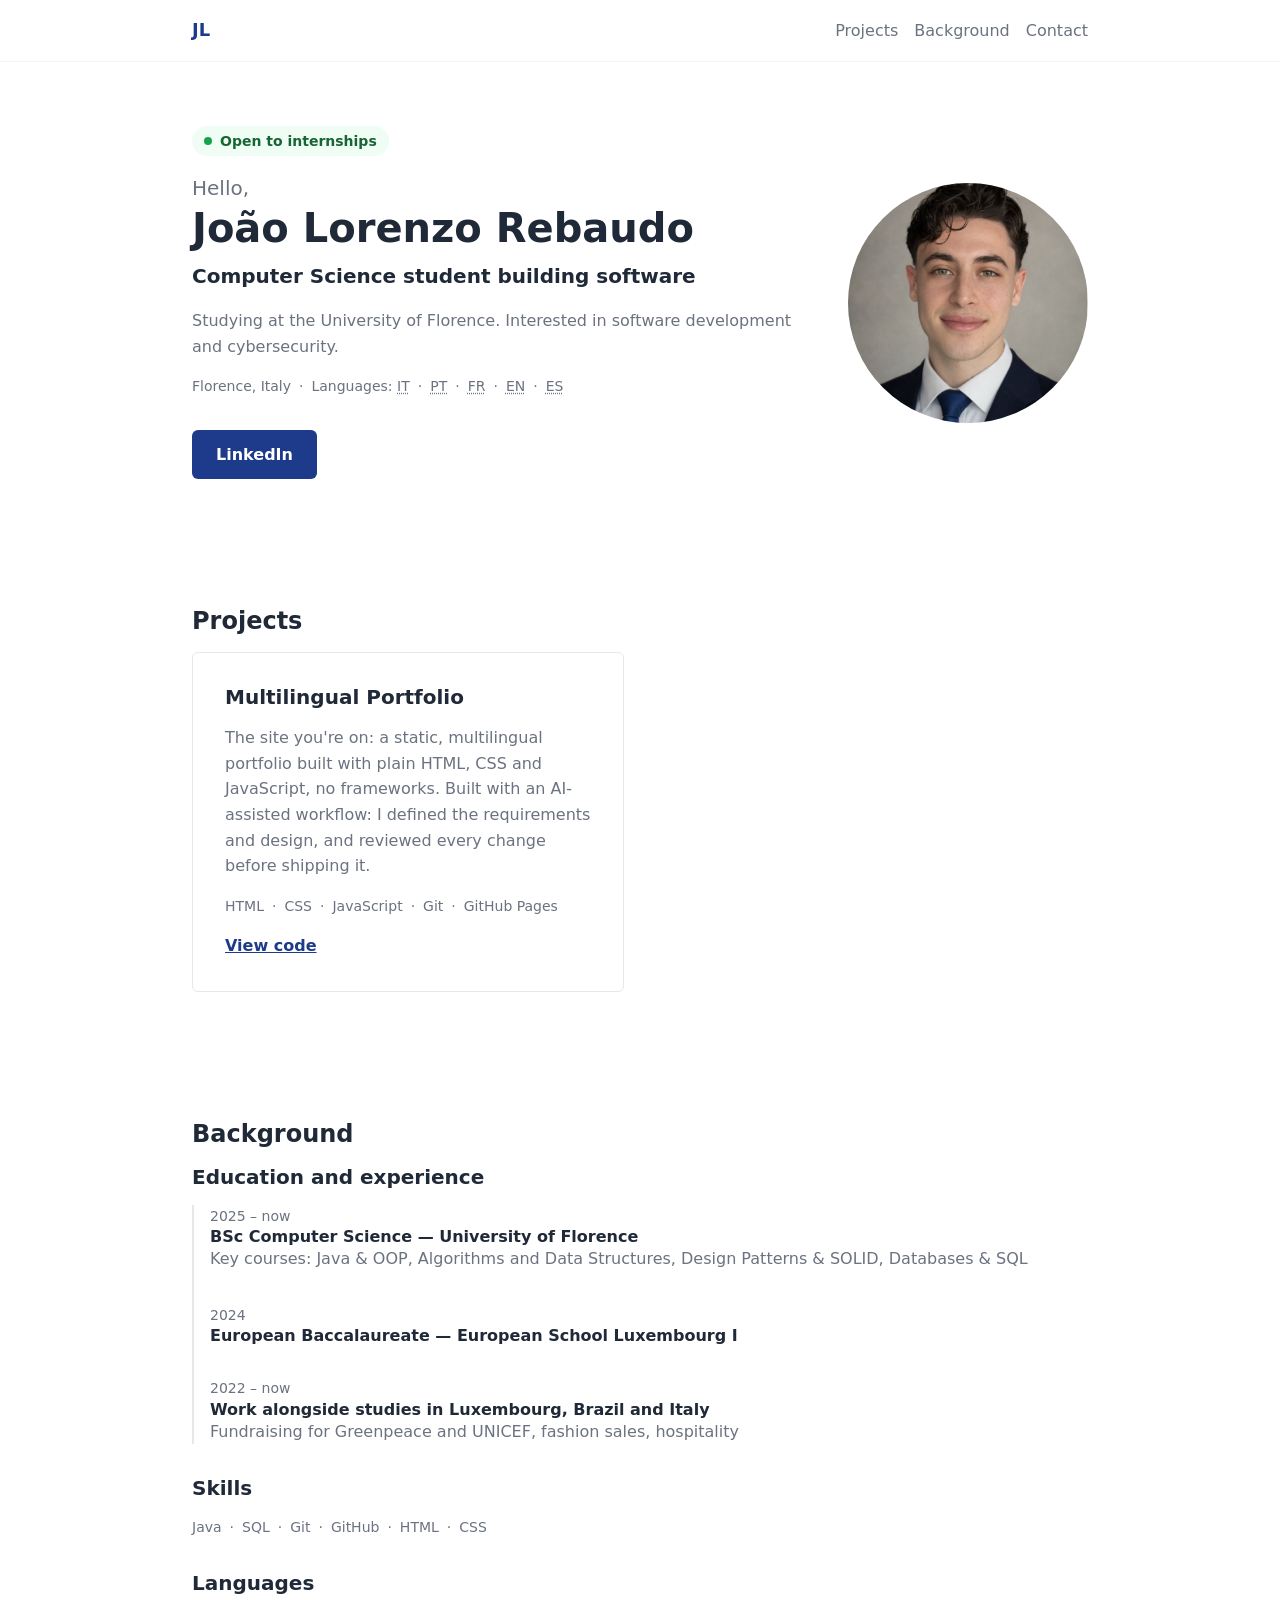
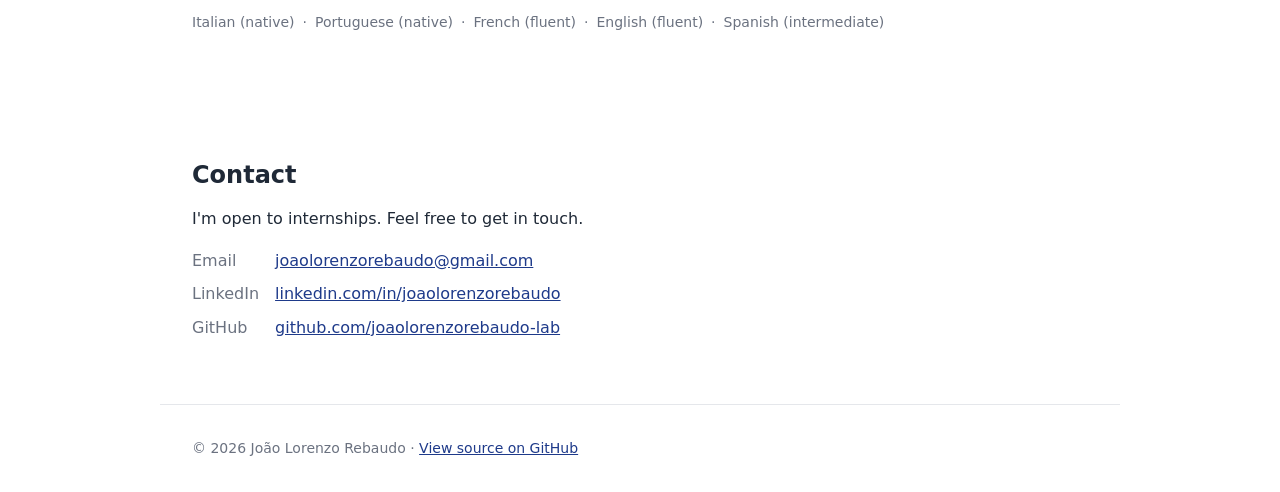
==== index.html @ cb868c66 "feat: add availability badge to hero" ====
<!DOCTYPE html>
<html lang="en">
<head>
  <meta charset="utf-8">
  <meta name="viewport" content="width=device-width, initial-scale=1">
  <title>João Lorenzo Rebaudo — Computer Science Student</title>
  <meta name="description" content="Portfolio of João Lorenzo Rebaudo, Computer Science student at the University of Florence (UniFi). Projects, background and contact.">
  <link rel="stylesheet" href="/css/style.css">
  <link rel="icon" href="/assets/img/favicon.svg" type="image/svg+xml">
  <script src="/js/greeting.js" defer></script>
</head>
<body>
  <header>
    <div class="header-inner">
      <a class="monogram" href="#top" aria-label="JL, back to top">JL</a>
      <nav aria-label="Main">
        <ul>
          <li><a href="#projects">Projects</a></li>
          <li><a href="#background">Background</a></li>
          <li><a href="#contact">Contact</a></li>
        </ul>
      </nav>
    </div>
  </header>

  <main>
    <section id="hero" class="hero">
      <img class="hero-photo" src="/assets/img/photo.jpg" alt="Portrait of João Lorenzo Rebaudo" width="756" height="1000">
      <div class="hero-text">
        <p class="status-badge">Open to internships</p>
        <p class="hero-greeting"><span data-greeting>Hello</span>,</p>
        <h1>João Lorenzo Rebaudo</h1>
        <p class="hero-role">Computer Science student building software</p>
        <p class="hero-intro">Studying at the University of Florence. Interested in software development and cybersecurity.</p>
        <ul class="tag-list">
          <li>Florence, Italy</li>
          <li>Languages:
            <ul class="hero-languages">
              <li><abbr title="Italian">IT</abbr></li>
              <li><abbr title="Portuguese">PT</abbr></li>
              <li><abbr title="French">FR</abbr></li>
              <li><abbr title="English">EN</abbr></li>
              <li><abbr title="Spanish">ES</abbr></li>
            </ul>
          </li>
        </ul>
        <a class="button" href="https://www.linkedin.com/in/joaolorenzorebaudo">LinkedIn</a>
      </div>
    </section>

    <section id="projects">
      <h2>Projects</h2>
      <div class="project-list">
        <article class="project-card">
          <h3>Multilingual Portfolio</h3>
          <p>The site you're on: a static, multilingual portfolio built with plain HTML, CSS and JavaScript, no frameworks. Built with an AI-assisted workflow: I defined the requirements and design, and reviewed every change before shipping it.</p>
          <ul class="tag-list">
            <li>HTML</li>
            <li>CSS</li>
            <li>JavaScript</li>
            <li>Git</li>
            <li>GitHub Pages</li>
          </ul>
          <a href="https://github.com/joaolorenzorebaudo-lab/joaolorenzorebaudo-lab.github.io" aria-label="View code of Multilingual Portfolio">View code</a>
        </article>
      </div>
    </section>

    <section id="background" class="background">
      <h2>Background</h2>

      <h3>Education and experience</h3>
      <ol class="timeline">
        <li>
          <p class="timeline-date"><time datetime="2025">2025</time> – now</p>
          <h4>BSc Computer Science — University of Florence</h4>
          <p>Key courses: Java &amp; OOP, Algorithms and Data Structures, Design Patterns &amp; SOLID, Databases &amp; SQL</p>
        </li>
        <li>
          <p class="timeline-date"><time datetime="2024">2024</time></p>
          <h4>European Baccalaureate — European School Luxembourg I</h4>
        </li>
        <li>
          <p class="timeline-date"><time datetime="2022">2022</time> – now</p>
          <h4>Work alongside studies in Luxembourg, Brazil and Italy</h4>
          <p>Fundraising for Greenpeace and UNICEF, fashion sales, hospitality</p>
        </li>
      </ol>

      <h3>Skills</h3>
      <ul class="tag-list">
        <li>Java</li>
        <li>SQL</li>
        <li>Git</li>
        <li>GitHub</li>
        <li>HTML</li>
        <li>CSS</li>
      </ul>

      <h3>Languages</h3>
      <ul class="tag-list">
        <li>Italian (native)</li>
        <li>Portuguese (native)</li>
        <li>French (fluent)</li>
        <li>English (fluent)</li>
        <li>Spanish (intermediate)</li>
      </ul>
    </section>

    <section id="contact" class="contact">
      <h2>Contact</h2>
      <p>I'm open to internships. Feel free to get in touch.</p>
      <address>
        <dl class="contact-list">
          <dt>Email</dt>
          <dd><a href="mailto:joaolorenzorebaudo@gmail.com">joaolorenzorebaudo@gmail.com</a></dd>
          <dt>LinkedIn</dt>
          <dd><a href="https://www.linkedin.com/in/joaolorenzorebaudo">linkedin.com/in/joaolorenzorebaudo</a></dd>
          <dt>GitHub</dt>
          <dd><a href="https://github.com/joaolorenzorebaudo-lab">github.com/joaolorenzorebaudo-lab</a></dd>
        </dl>
      </address>
    </section>
  </main>

  <footer>
    <p>© 2026 João Lorenzo Rebaudo <span aria-hidden="true">·</span> <a href="https://github.com/joaolorenzorebaudo-lab/joaolorenzorebaudo-lab.github.io">View source on GitHub</a></p>
  </footer>
</body>
</html>
---- css/style.css ----
:root {
  --color-bg: #FFFFFF;
  --color-text: #1F2937;
  --color-text-muted: #6B7280;
  --color-border: #E5E7EB;
  --color-border-subtle: #F3F4F6;
  --color-accent: #1E3A8A;
  --color-success-text: #166534;
  --color-success-bg: #F0FDF4;
  --color-success-dot: #16A34A;

  --font-base: system-ui, -apple-system, "Segoe UI", Roboto, sans-serif;

  --space-s: 0.5rem;
  --space-m: 1rem;
  --space-l: 2rem;
  --space-xl: 4rem;

  --content-width: 60rem;
}

/* Reset */
*,
*::before,
*::after {
  box-sizing: border-box;
}

body,
h1,
h2,
h3,
h4,
p,
ul,
ol,
dl,
dd,
figure {
  margin: 0;
}

img {
  display: block;
  max-width: 100%;
  height: auto;
}

/* Typography */
html {
  -webkit-text-size-adjust: 100%;
}

body {
  background-color: var(--color-bg);
  color: var(--color-text);
  font-family: var(--font-base);
  font-size: 1rem;
  line-height: 1.6;
}

h1,
h2,
h3,
h4 {
  line-height: 1.2;
}

h1 {
  font-size: 2rem;
}

h2 {
  font-size: 1.5rem;
  margin-bottom: var(--space-m);
}

a {
  color: var(--color-accent);
}

a:focus-visible {
  outline: 2px solid var(--color-accent);
  outline-offset: 2px;
}

/* Layout: mobile first */
.header-inner,
main > section,
footer {
  max-width: var(--content-width);
  margin-inline: auto;
  padding-inline: var(--space-m);
}

header {
  border-bottom: 1px solid var(--color-border-subtle);
}

.header-inner {
  display: flex;
  align-items: center;
  justify-content: space-between;
  gap: var(--space-m);
  padding-block: var(--space-m);
}

header nav ul {
  display: flex;
  flex-wrap: wrap;
  gap: var(--space-m);
  padding: 0;
  list-style: none;
}

header nav a {
  color: var(--color-text-muted);
  text-decoration: none;
}

header nav a:hover,
header nav a:focus-visible {
  color: var(--color-accent);
}

.monogram {
  color: var(--color-accent);
  font-size: 1.125rem;
  font-weight: 700;
  text-decoration: none;
}

main > section {
  padding-block: var(--space-l);
}

footer {
  padding-block: var(--space-l);
  border-top: 1px solid var(--color-border);
  color: var(--color-text-muted);
  font-size: 0.875rem;
}

/* Wider screens (768px and up) */
@media (min-width: 48rem) {
  .header-inner,
  main > section,
  footer {
    padding-inline: var(--space-l);
  }

  main > section {
    padding-block: var(--space-xl);
  }

  h1 {
    font-size: 2.5rem;
  }
}

/* Hero */
.hero {
  display: flex;
  flex-direction: column;
  gap: var(--space-l);
}

.hero-photo {
  width: 10rem;
  height: 10rem;
  object-fit: cover;
  border-radius: 50%;
  flex-shrink: 0;
}

.status-badge {
  display: flex;
  align-items: center;
  gap: var(--space-s);
  width: fit-content;
  margin-bottom: var(--space-m);
  padding: 0.25rem 0.75rem;
  border-radius: 999px;
  background-color: var(--color-success-bg);
  color: var(--color-success-text);
  font-size: 0.875rem;
  font-weight: 600;
}

.status-badge::before {
  content: "";
  width: 0.5rem;
  height: 0.5rem;
  border-radius: 50%;
  background-color: var(--color-success-dot);
}

.hero-greeting {
  font-size: 1.25rem;
  color: var(--color-text-muted);
}

[data-greeting] {
  transition: opacity 0.3s ease;
}

[data-greeting].is-hidden {
  opacity: 0;
}

.hero-role {
  margin-top: var(--space-s);
  font-size: 1.25rem;
  font-weight: 600;
}

.hero-intro {
  max-width: 40rem;
  margin-top: var(--space-m);
  color: var(--color-text-muted);
}

.tag-list {
  display: flex;
  flex-wrap: wrap;
  padding: 0;
  list-style: none;
  color: var(--color-text-muted);
  font-size: 0.875rem;
}

.tag-list li + li::before {
  content: "·";
  content: "·" / "";
  margin-inline: var(--space-s);
}

.hero .tag-list {
  margin-top: var(--space-m);
}

.hero-languages {
  display: inline-flex;
  flex-wrap: wrap;
  padding: 0;
  list-style: none;
}

.button {
  display: inline-block;
  margin-top: var(--space-l);
  padding: 0.75rem 1.5rem;
  border-radius: 0.375rem;
  background-color: var(--color-accent);
  color: var(--color-bg);
  font-weight: 600;
  text-decoration: none;
}

.button:hover {
  text-decoration: underline;
}

@media (min-width: 48rem) {
  .hero {
    flex-direction: row-reverse;
    align-items: center;
    justify-content: space-between;
  }

  .hero-photo {
    width: 15rem;
    height: 15rem;
  }
}

/* Projects */
.project-list {
  display: grid;
  grid-template-columns: repeat(auto-fill, minmax(min(100%, 18rem), 1fr));
  gap: var(--space-l);
}

.project-card {
  display: flex;
  flex-direction: column;
  gap: var(--space-m);
  padding: var(--space-l);
  border: 1px solid var(--color-border);
  border-radius: 0.375rem;
}

.project-card h3 {
  font-size: 1.25rem;
}

.project-card p {
  color: var(--color-text-muted);
}

.project-card a {
  margin-top: auto;
  font-weight: 600;
}

/* Background */
.background > h3 {
  margin-top: var(--space-l);
  margin-bottom: var(--space-m);
  font-size: 1.25rem;
}

.background > h2 + h3 {
  margin-top: 0;
}

.timeline {
  padding-left: var(--space-m);
  border-left: 2px solid var(--color-border);
  list-style: none;
}

.timeline li + li {
  margin-top: var(--space-l);
}

.timeline h4 {
  font-size: 1rem;
}

.timeline p {
  color: var(--color-text-muted);
}

.timeline-date {
  font-size: 0.875rem;
}

/* Contact */
.contact address {
  margin-top: var(--space-m);
  font-style: normal;
}

.contact-list {
  display: grid;
  grid-template-columns: auto 1fr;
  gap: var(--space-s) var(--space-m);
}

.contact-list dt {
  color: var(--color-text-muted);
}

.contact-list dd {
  overflow-wrap: anywhere;
}
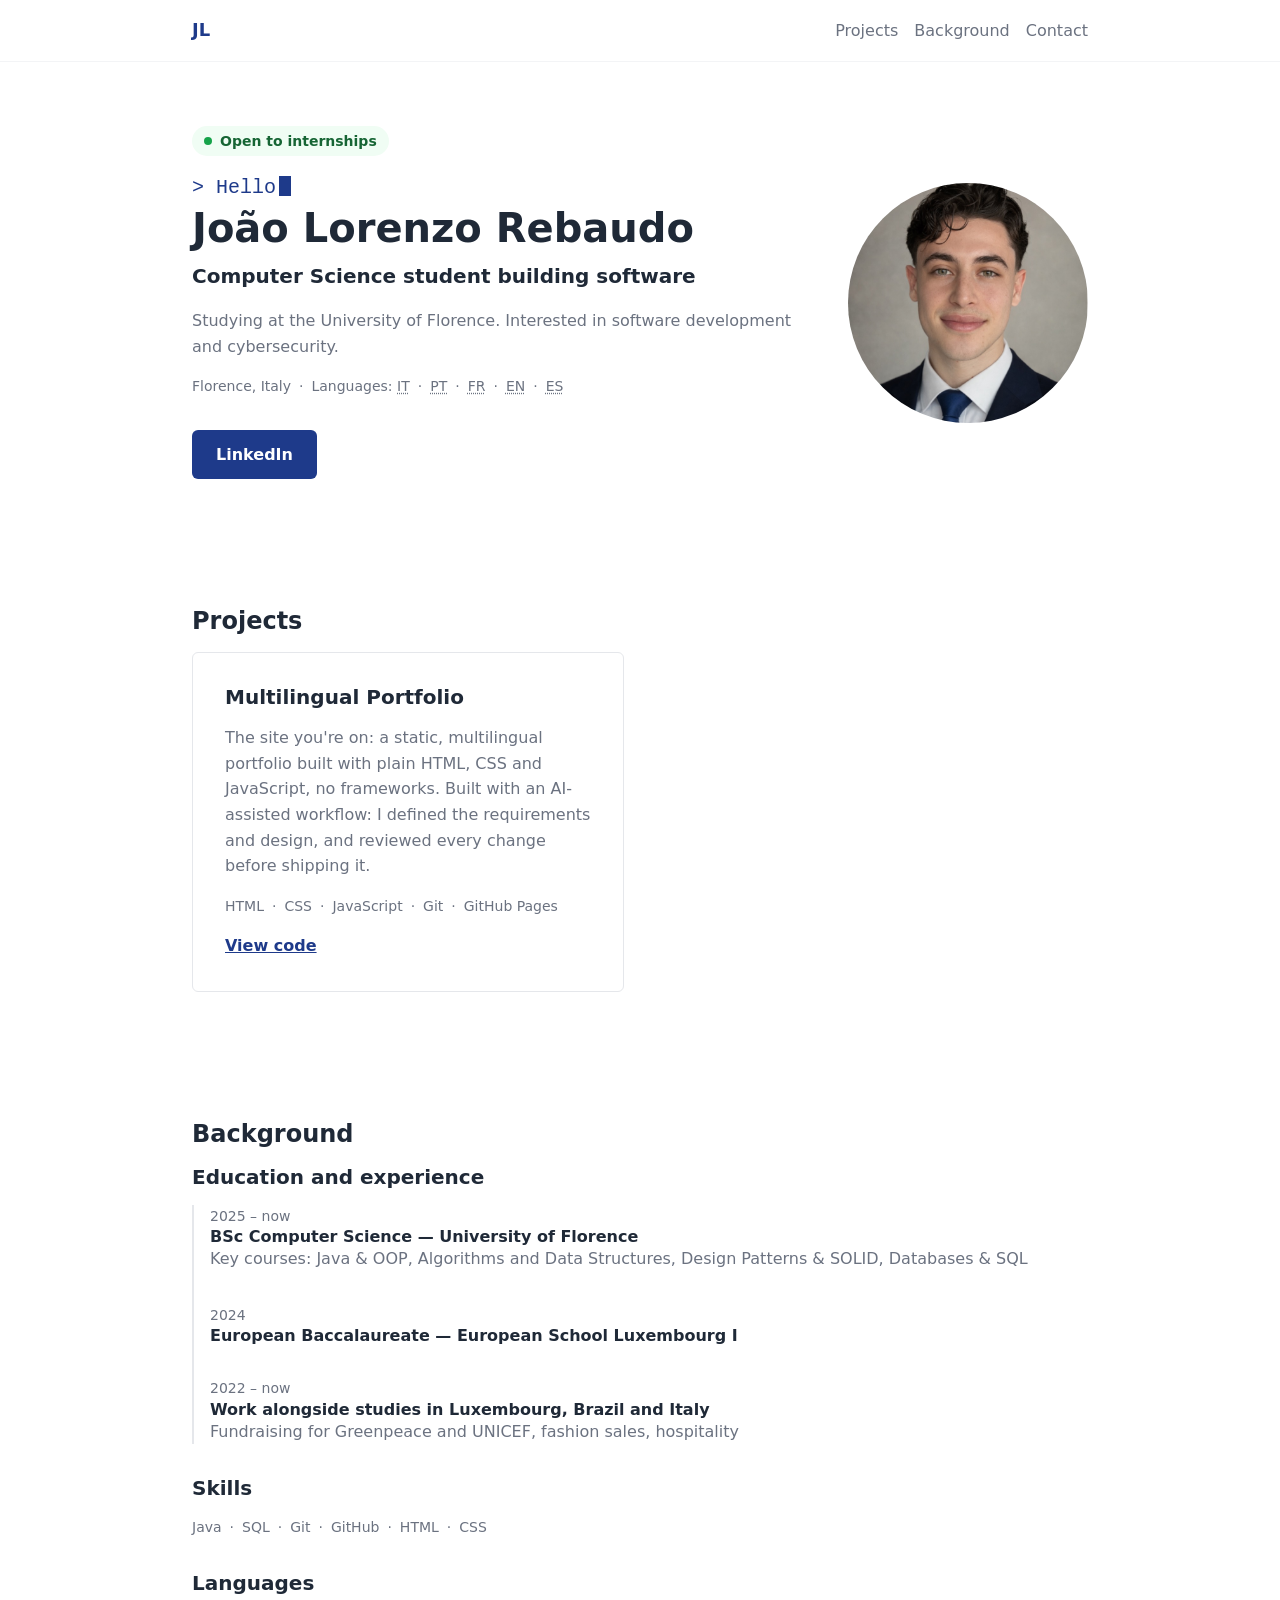
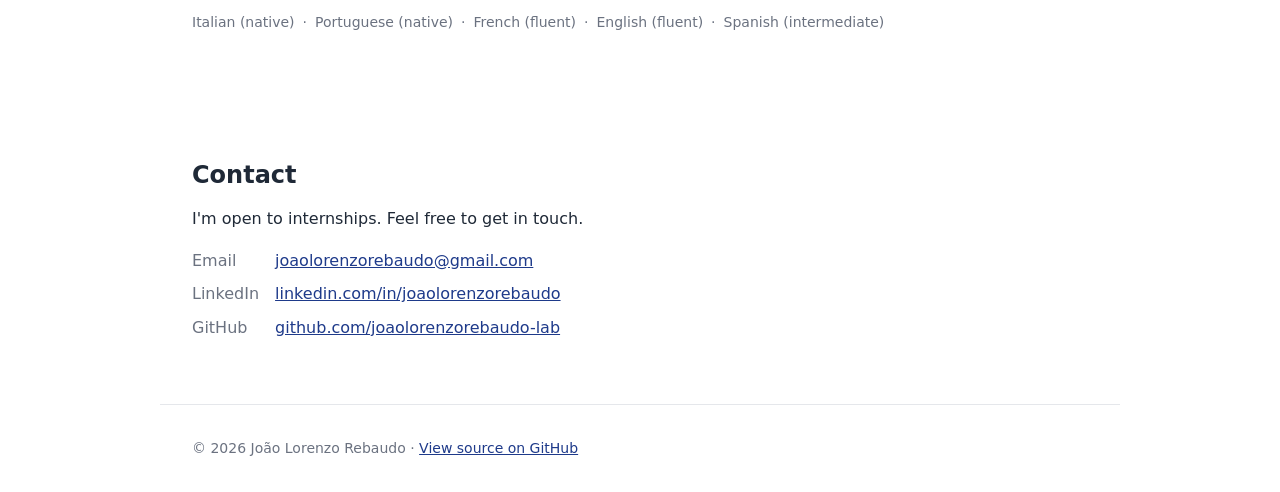
==== commit 17bf532a: "style: restyle greeting as terminal prompt" ====
--- a/index.html
+++ b/index.html
@@ -28,7 +28,7 @@
       <img class="hero-photo" src="/assets/img/photo.jpg" alt="Portrait of João Lorenzo Rebaudo" width="756" height="1000">
       <div class="hero-text">
         <p class="status-badge">Open to internships</p>
-        <p class="hero-greeting"><span data-greeting>Hello</span>,</p>
+        <p class="hero-greeting"><span aria-hidden="true">&gt; </span><span data-greeting>Hello</span><span class="hero-cursor" aria-hidden="true"></span></p>
         <h1>João Lorenzo Rebaudo</h1>
         <p class="hero-role">Computer Science student building software</p>
         <p class="hero-intro">Studying at the University of Florence. Interested in software development and cybersecurity.</p>
--- a/css/style.css
+++ b/css/style.css
@@ -10,6 +10,7 @@
   --color-success-dot: #16A34A;
 
   --font-base: system-ui, -apple-system, "Segoe UI", Roboto, sans-serif;
+  --font-mono: ui-monospace, SFMono-Regular, Menlo, Consolas, monospace;
 
   --space-s: 0.5rem;
   --space-m: 1rem;
@@ -196,8 +197,18 @@
 }
 
 .hero-greeting {
+  font-family: var(--font-mono);
   font-size: 1.25rem;
-  color: var(--color-text-muted);
+  color: var(--color-accent);
+}
+
+.hero-cursor {
+  display: inline-block;
+  width: 0.6em;
+  height: 1em;
+  margin-left: 0.15em;
+  vertical-align: -0.15em;
+  background-color: var(--color-accent);
 }
 
 [data-greeting] {
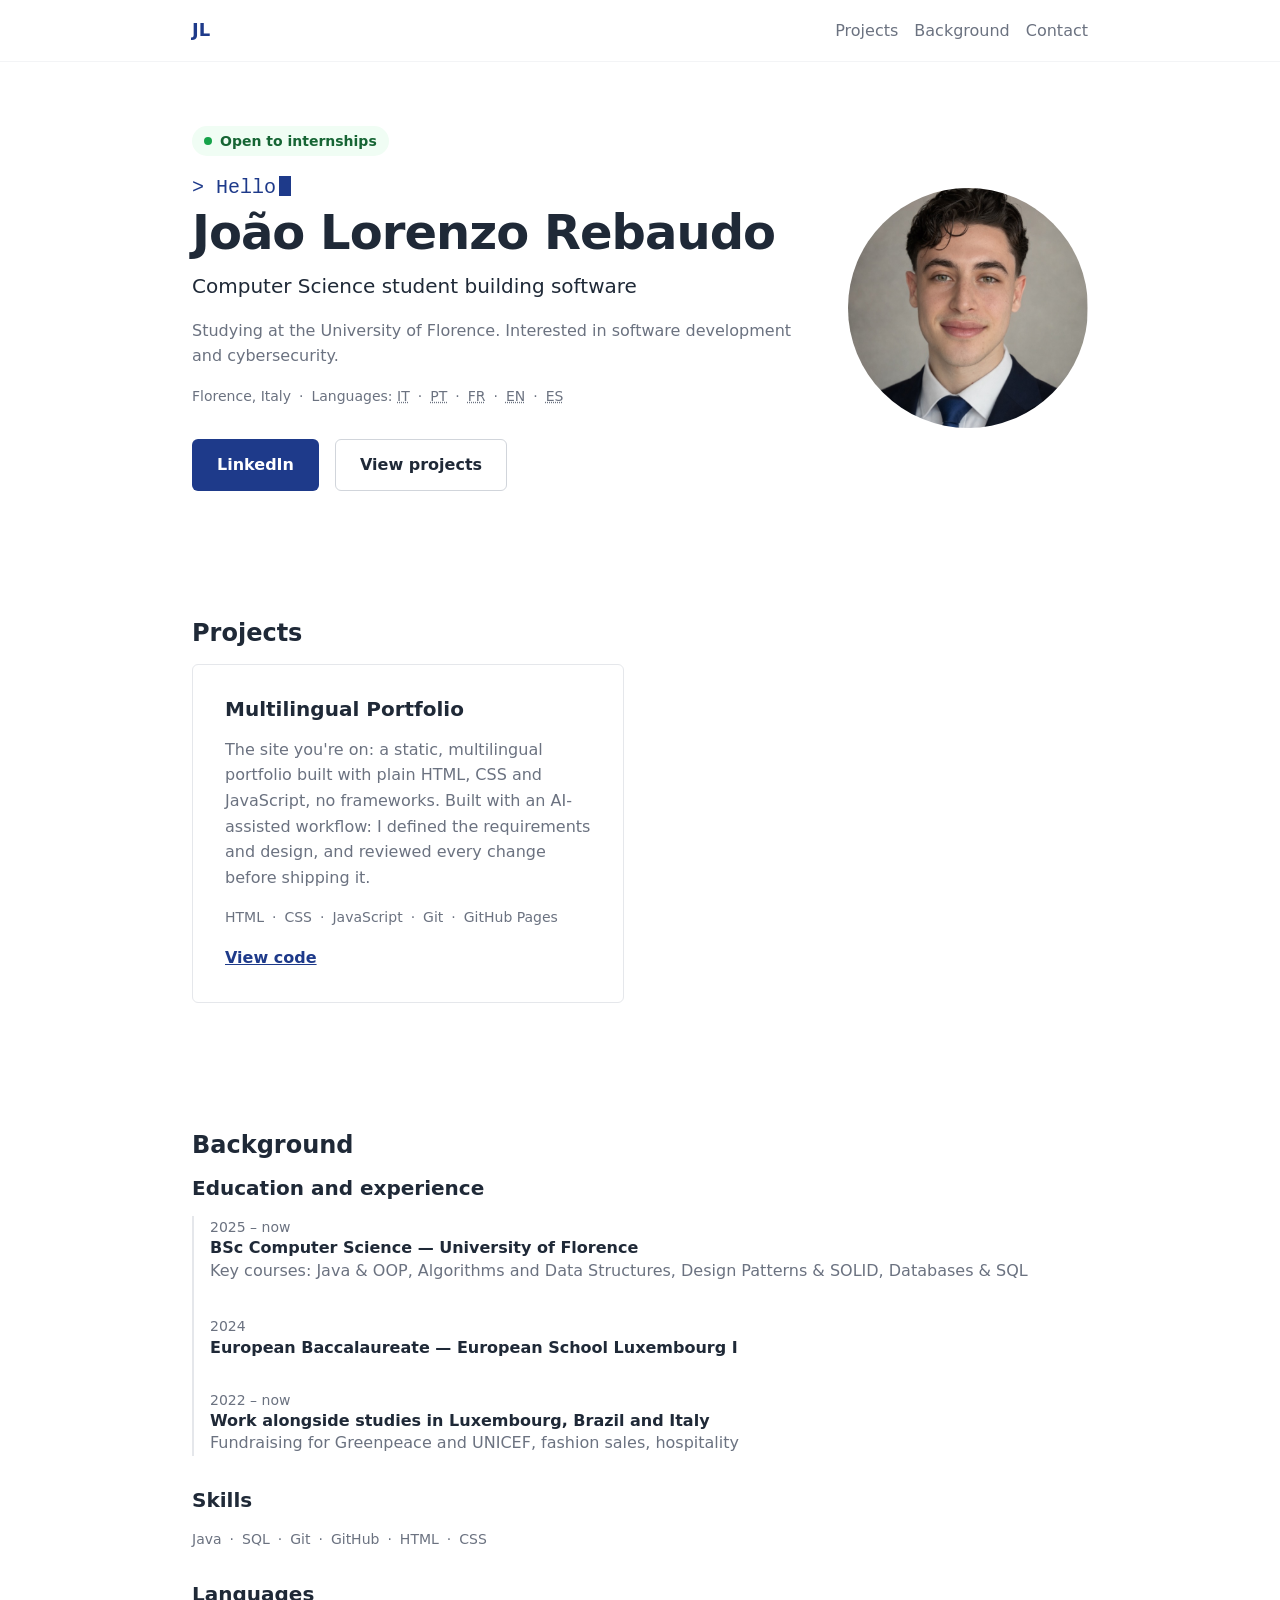
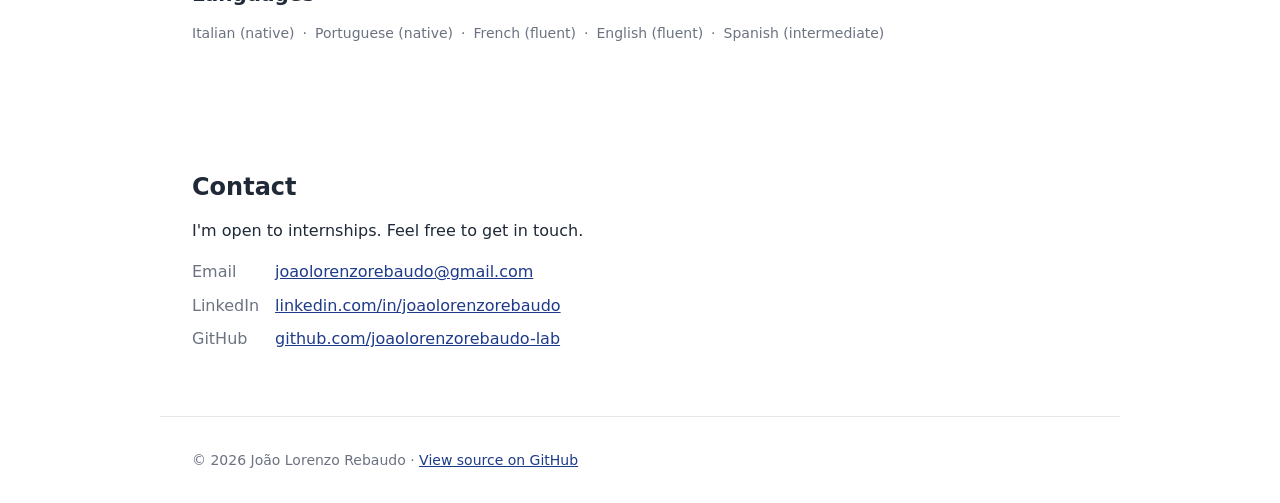
==== commit 762b8ae1: "feat: add view projects button" ====
--- a/index.html
+++ b/index.html
@@ -44,7 +44,10 @@
             </ul>
           </li>
         </ul>
-        <a class="button" href="https://www.linkedin.com/in/joaolorenzorebaudo">LinkedIn</a>
+        <div class="hero-actions">
+          <a class="button" href="https://www.linkedin.com/in/joaolorenzorebaudo">LinkedIn</a>
+          <a class="button button-secondary" href="#projects">View projects</a>
+        </div>
       </div>
     </section>
 
--- a/css/style.css
+++ b/css/style.css
@@ -4,6 +4,7 @@
   --color-text-muted: #6B7280;
   --color-border: #E5E7EB;
   --color-border-subtle: #F3F4F6;
+  --color-border-strong: #D1D5DB;
   --color-accent: #1E3A8A;
   --color-success-text: #166534;
   --color-success-bg: #F0FDF4;
@@ -68,12 +69,15 @@
 }
 
 h1 {
-  font-size: 2rem;
+  font-size: 2.25rem;
+  letter-spacing: -0.02em;
+  text-wrap: balance;
 }
 
 h2 {
   font-size: 1.5rem;
   margin-bottom: var(--space-m);
+  text-wrap: balance;
 }
 
 a {
@@ -155,7 +159,7 @@
   }
 
   h1 {
-    font-size: 2.5rem;
+    font-size: 3rem;
   }
 }
 
@@ -222,7 +226,8 @@
 .hero-role {
   margin-top: var(--space-s);
   font-size: 1.25rem;
-  font-weight: 600;
+  font-weight: 400;
+  text-wrap: balance;
 }
 
 .hero-intro {
@@ -259,8 +264,8 @@
 
 .button {
   display: inline-block;
-  margin-top: var(--space-l);
   padding: 0.75rem 1.5rem;
+  border: 1px solid transparent;
   border-radius: 0.375rem;
   background-color: var(--color-accent);
   color: var(--color-bg);
@@ -272,6 +277,19 @@
   text-decoration: underline;
 }
 
+.hero-actions {
+  display: flex;
+  flex-wrap: wrap;
+  gap: var(--space-m);
+  margin-top: var(--space-l);
+}
+
+.button-secondary {
+  border-color: var(--color-border-strong);
+  background-color: var(--color-bg);
+  color: var(--color-text);
+}
+
 @media (min-width: 48rem) {
   .hero {
     flex-direction: row-reverse;
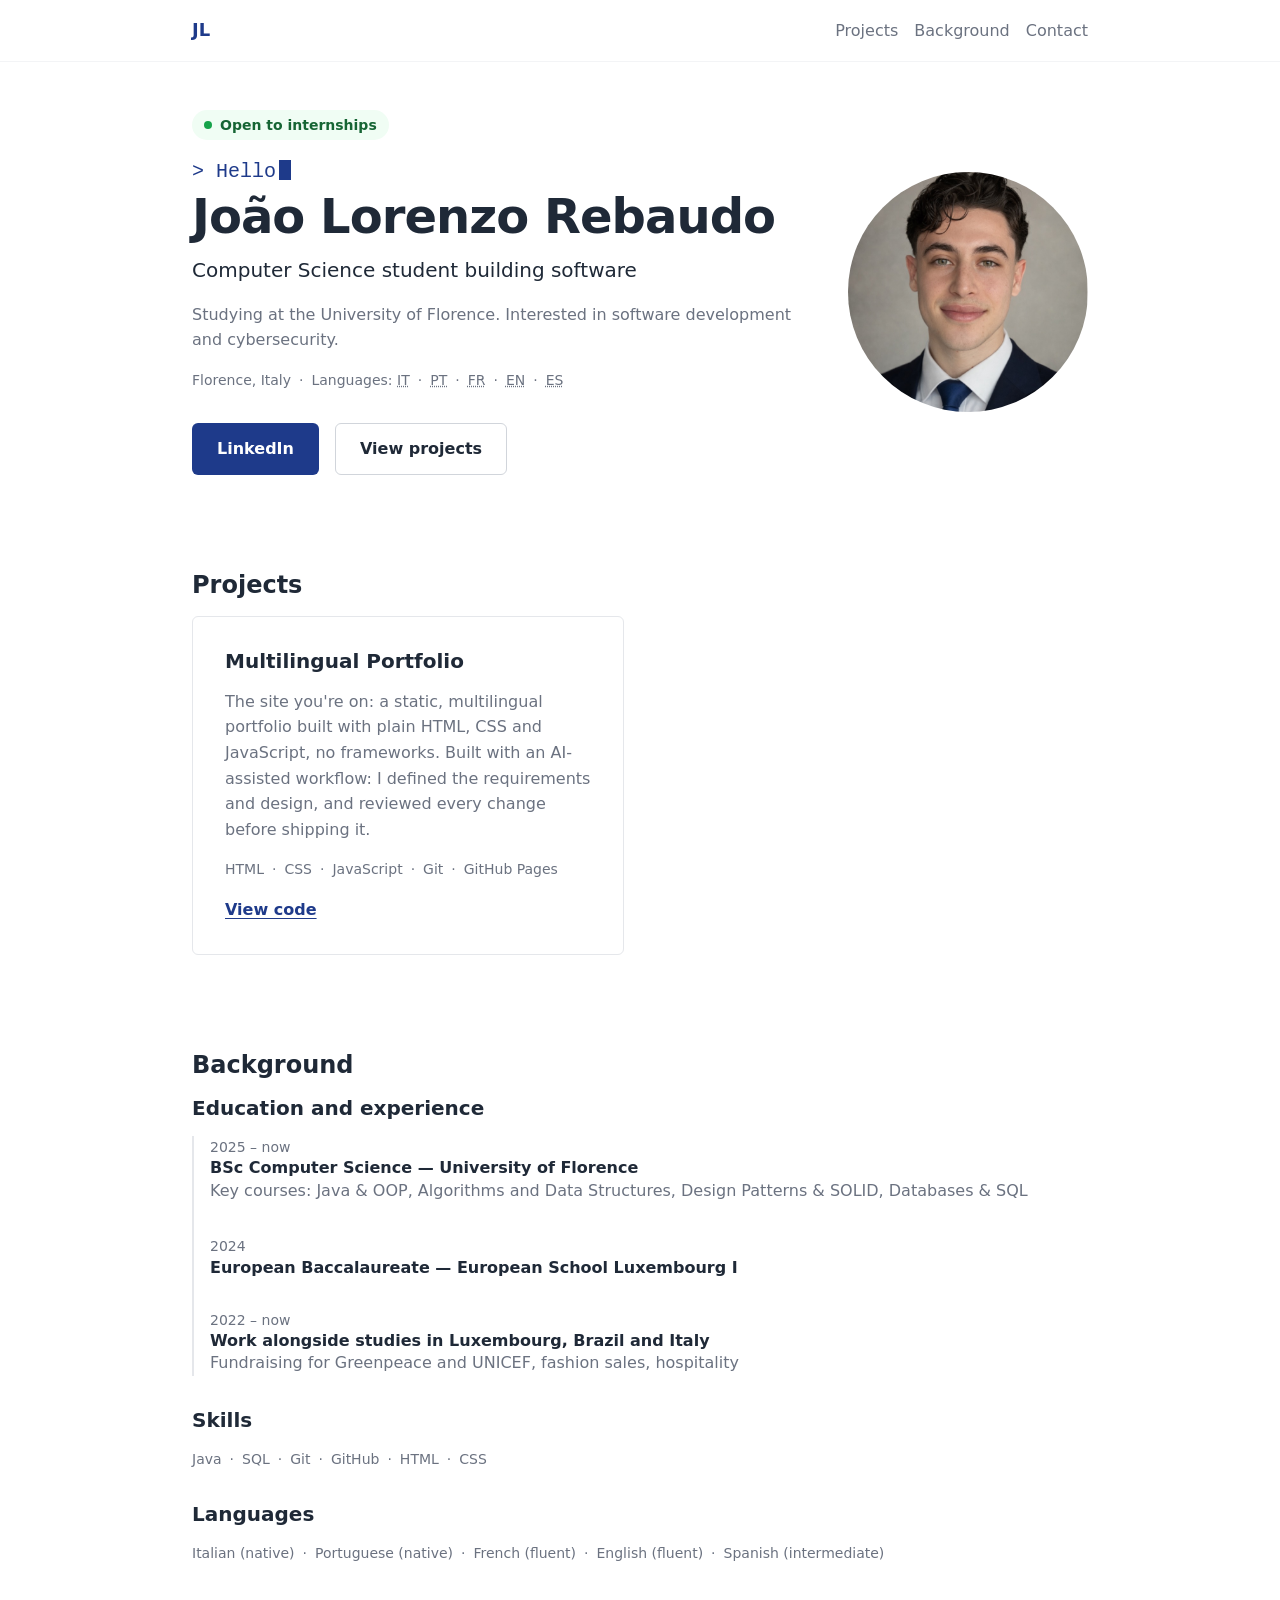
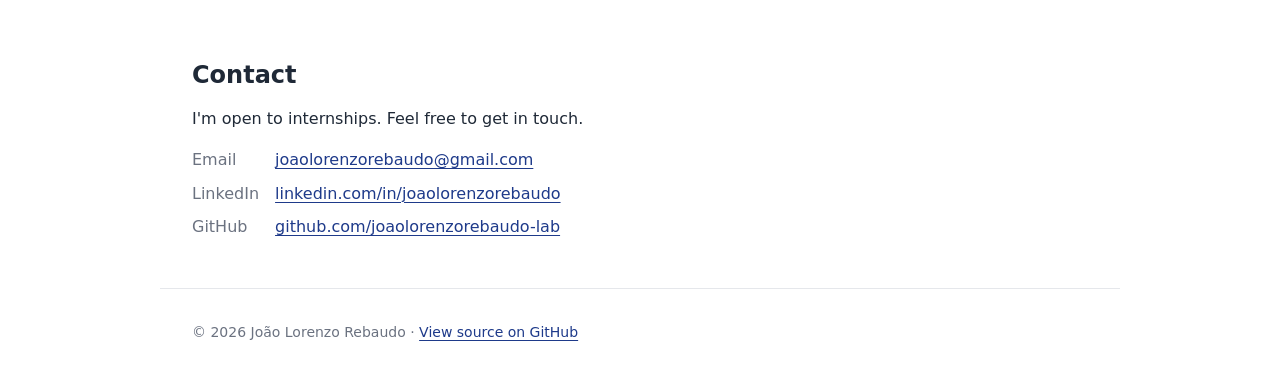
==== commit 0d73bc06: "feat: add apple touch icon" ====
--- a/index.html
+++ b/index.html
@@ -7,6 +7,7 @@
   <meta name="description" content="Portfolio of João Lorenzo Rebaudo, Computer Science student at the University of Florence (UniFi). Projects, background and contact.">
   <link rel="stylesheet" href="/css/style.css">
   <link rel="icon" href="/assets/img/favicon.svg" type="image/svg+xml">
+  <link rel="apple-touch-icon" href="/assets/img/apple-touch-icon.png">
   <script src="/js/greeting.js" defer></script>
 </head>
 <body>
--- a/css/style.css
+++ b/css/style.css
@@ -10,13 +10,15 @@
   --color-success-bg: #F0FDF4;
   --color-success-dot: #16A34A;
 
+  --shadow-card: 0 4px 12px rgb(31 41 55 / 0.08);
+
   --font-base: system-ui, -apple-system, "Segoe UI", Roboto, sans-serif;
   --font-mono: ui-monospace, SFMono-Regular, Menlo, Consolas, monospace;
 
   --space-s: 0.5rem;
   --space-m: 1rem;
   --space-l: 2rem;
-  --space-xl: 4rem;
+  --space-xl: 3rem;
 
   --content-width: 60rem;
 }
@@ -82,6 +84,8 @@
 
 a {
   color: var(--color-accent);
+  text-decoration-thickness: 1px;
+  text-underline-offset: 0.2em;
 }
 
 a:focus-visible {
@@ -332,6 +336,13 @@
   font-weight: 600;
 }
 
+@media (hover: hover) {
+  .project-card:hover {
+    border-color: var(--color-border-strong);
+    box-shadow: var(--shadow-card);
+  }
+}
+
 /* Background */
 .background > h3 {
   margin-top: var(--space-l);
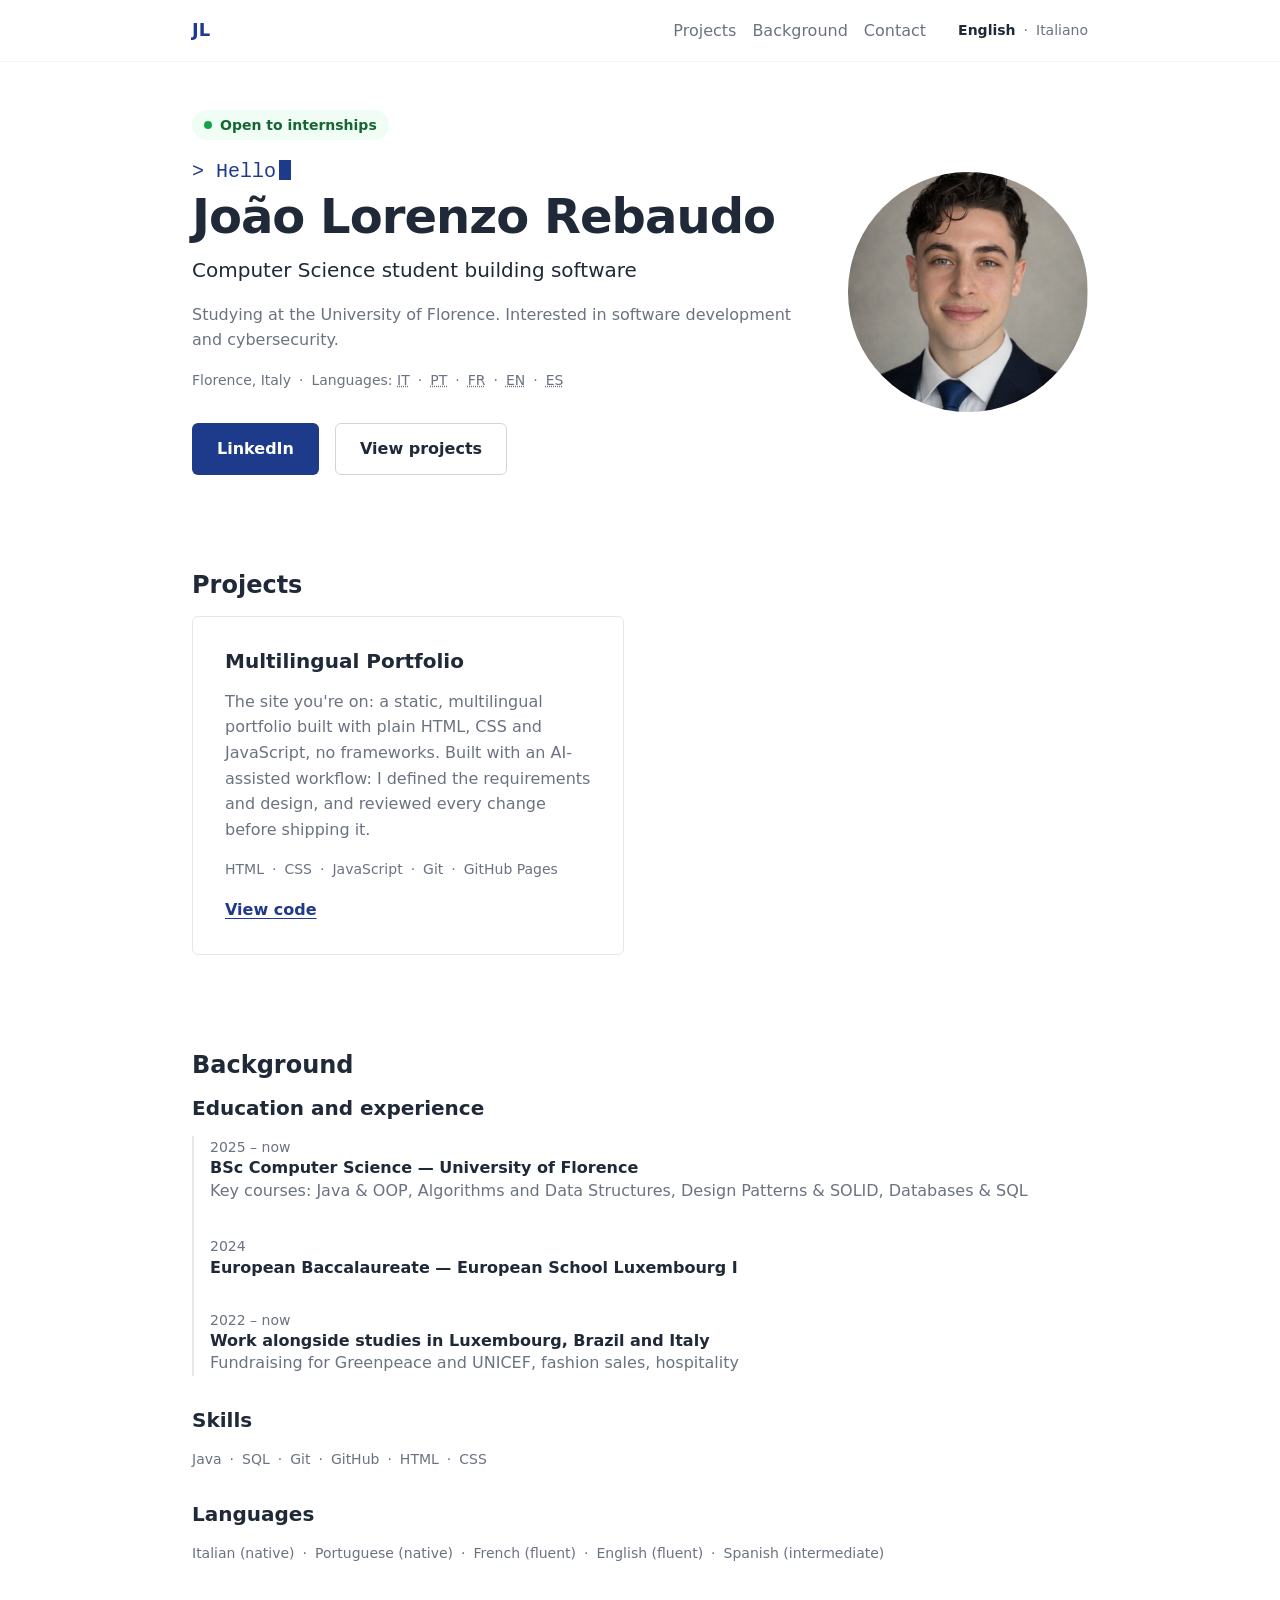
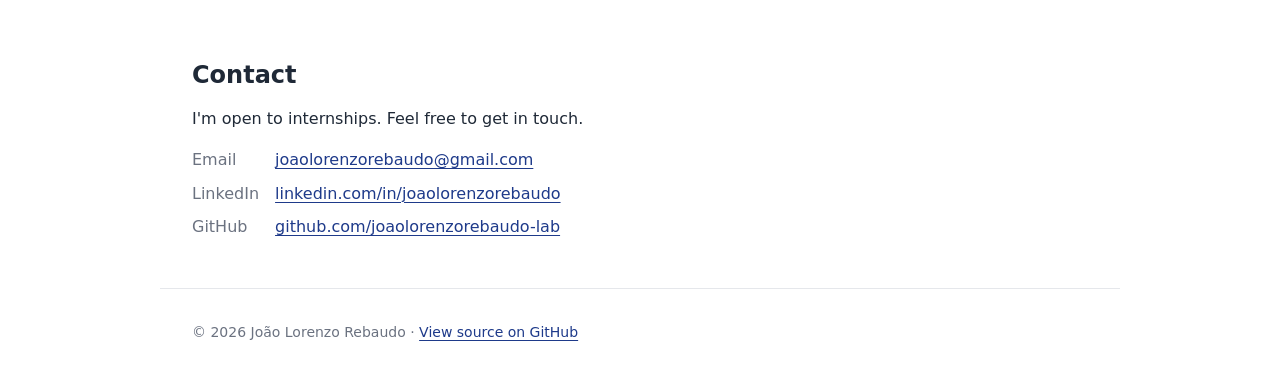
==== commit 38ae2f75: "feat: add Italian version and language switcher" ====
--- a/index.html
+++ b/index.html
@@ -5,6 +5,9 @@
   <meta name="viewport" content="width=device-width, initial-scale=1">
   <title>João Lorenzo Rebaudo — Computer Science Student</title>
   <meta name="description" content="Portfolio of João Lorenzo Rebaudo, Computer Science student at the University of Florence (UniFi). Projects, background and contact.">
+  <link rel="alternate" hreflang="en" href="https://joaolorenzorebaudo-lab.github.io/">
+  <link rel="alternate" hreflang="it" href="https://joaolorenzorebaudo-lab.github.io/it/">
+  <link rel="alternate" hreflang="x-default" href="https://joaolorenzorebaudo-lab.github.io/">
   <link rel="stylesheet" href="/css/style.css">
   <link rel="icon" href="/assets/img/favicon.svg" type="image/svg+xml">
   <link rel="apple-touch-icon" href="/assets/img/apple-touch-icon.png">
@@ -19,6 +22,12 @@
           <li><a href="#projects">Projects</a></li>
           <li><a href="#background">Background</a></li>
           <li><a href="#contact">Contact</a></li>
+        </ul>
+      </nav>
+      <nav class="lang-switcher" aria-label="Language">
+        <ul>
+          <li><span aria-current="page">English</span></li>
+          <li><a href="/it/" lang="it" hreflang="it">Italiano</a></li>
         </ul>
       </nav>
     </div>
--- a/css/style.css
+++ b/css/style.css
@@ -106,11 +106,13 @@
   border-bottom: 1px solid var(--color-border-subtle);
 }
 
+/* flex-end + auto margin on the monogram: when the language switcher wraps, it sits on the right */
 .header-inner {
   display: flex;
+  flex-wrap: wrap;
   align-items: center;
-  justify-content: space-between;
-  gap: var(--space-m);
+  justify-content: flex-end;
+  gap: var(--space-s) var(--space-l);
   padding-block: var(--space-m);
 }
 
@@ -133,10 +135,31 @@
 }
 
 .monogram {
+  margin-right: auto;
   color: var(--color-accent);
   font-size: 1.125rem;
   font-weight: 700;
   text-decoration: none;
+}
+
+.lang-switcher {
+  font-size: 0.875rem;
+}
+
+.lang-switcher ul {
+  gap: 0;
+}
+
+.lang-switcher li:not(:last-child)::after {
+  content: "·";
+  content: "·" / "";
+  margin-inline: var(--space-s);
+  color: var(--color-text-muted);
+}
+
+.lang-switcher [aria-current] {
+  color: var(--color-text);
+  font-weight: 600;
 }
 
 main > section {
@@ -249,7 +272,7 @@
   font-size: 0.875rem;
 }
 
-.tag-list li + li::before {
+.tag-list li:not(:last-child)::after {
   content: "·";
   content: "·" / "";
   margin-inline: var(--space-s);
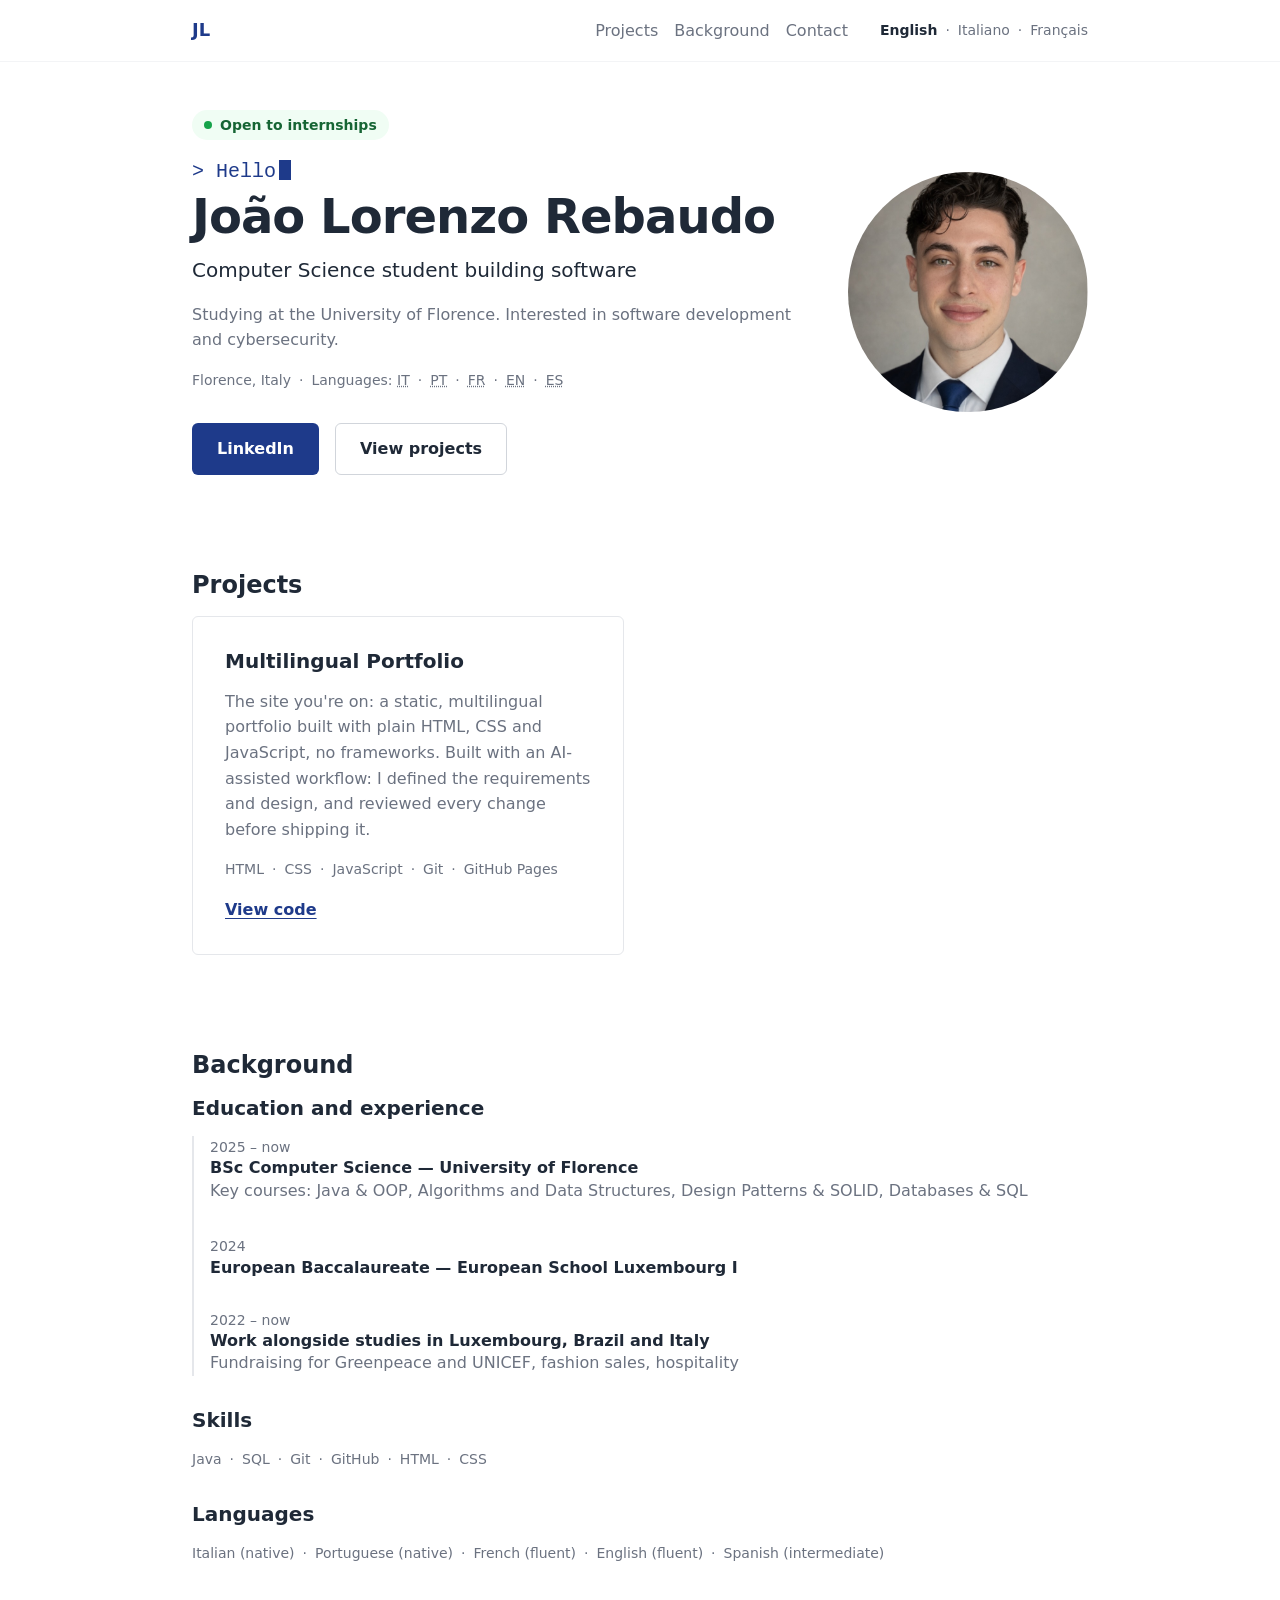
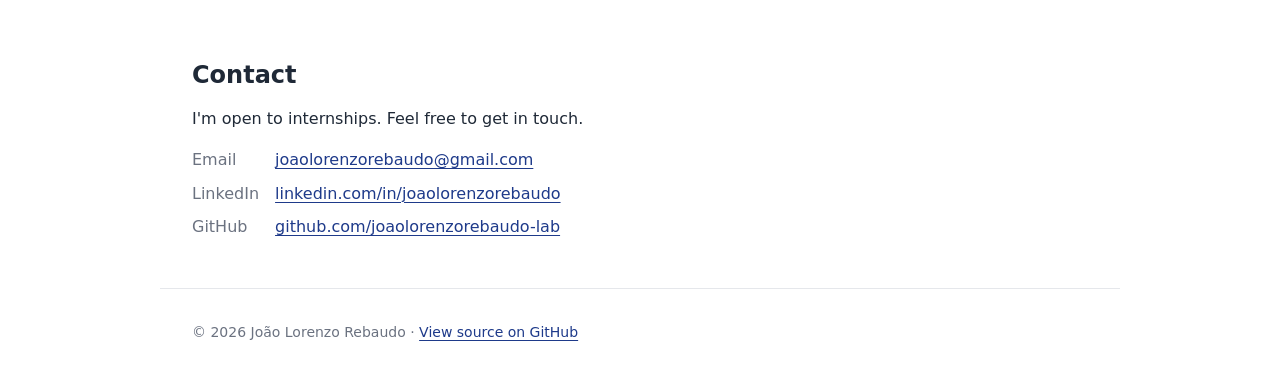
==== commit 57189c61: "feat: add French version" ====
--- a/index.html
+++ b/index.html
@@ -7,6 +7,7 @@
   <meta name="description" content="Portfolio of João Lorenzo Rebaudo, Computer Science student at the University of Florence (UniFi). Projects, background and contact.">
   <link rel="alternate" hreflang="en" href="https://joaolorenzorebaudo-lab.github.io/">
   <link rel="alternate" hreflang="it" href="https://joaolorenzorebaudo-lab.github.io/it/">
+  <link rel="alternate" hreflang="fr" href="https://joaolorenzorebaudo-lab.github.io/fr/">
   <link rel="alternate" hreflang="x-default" href="https://joaolorenzorebaudo-lab.github.io/">
   <link rel="stylesheet" href="/css/style.css">
   <link rel="icon" href="/assets/img/favicon.svg" type="image/svg+xml">
@@ -28,6 +29,7 @@
         <ul>
           <li><span aria-current="page">English</span></li>
           <li><a href="/it/" lang="it" hreflang="it">Italiano</a></li>
+          <li><a href="/fr/" lang="fr" hreflang="fr">Français</a></li>
         </ul>
       </nav>
     </div>
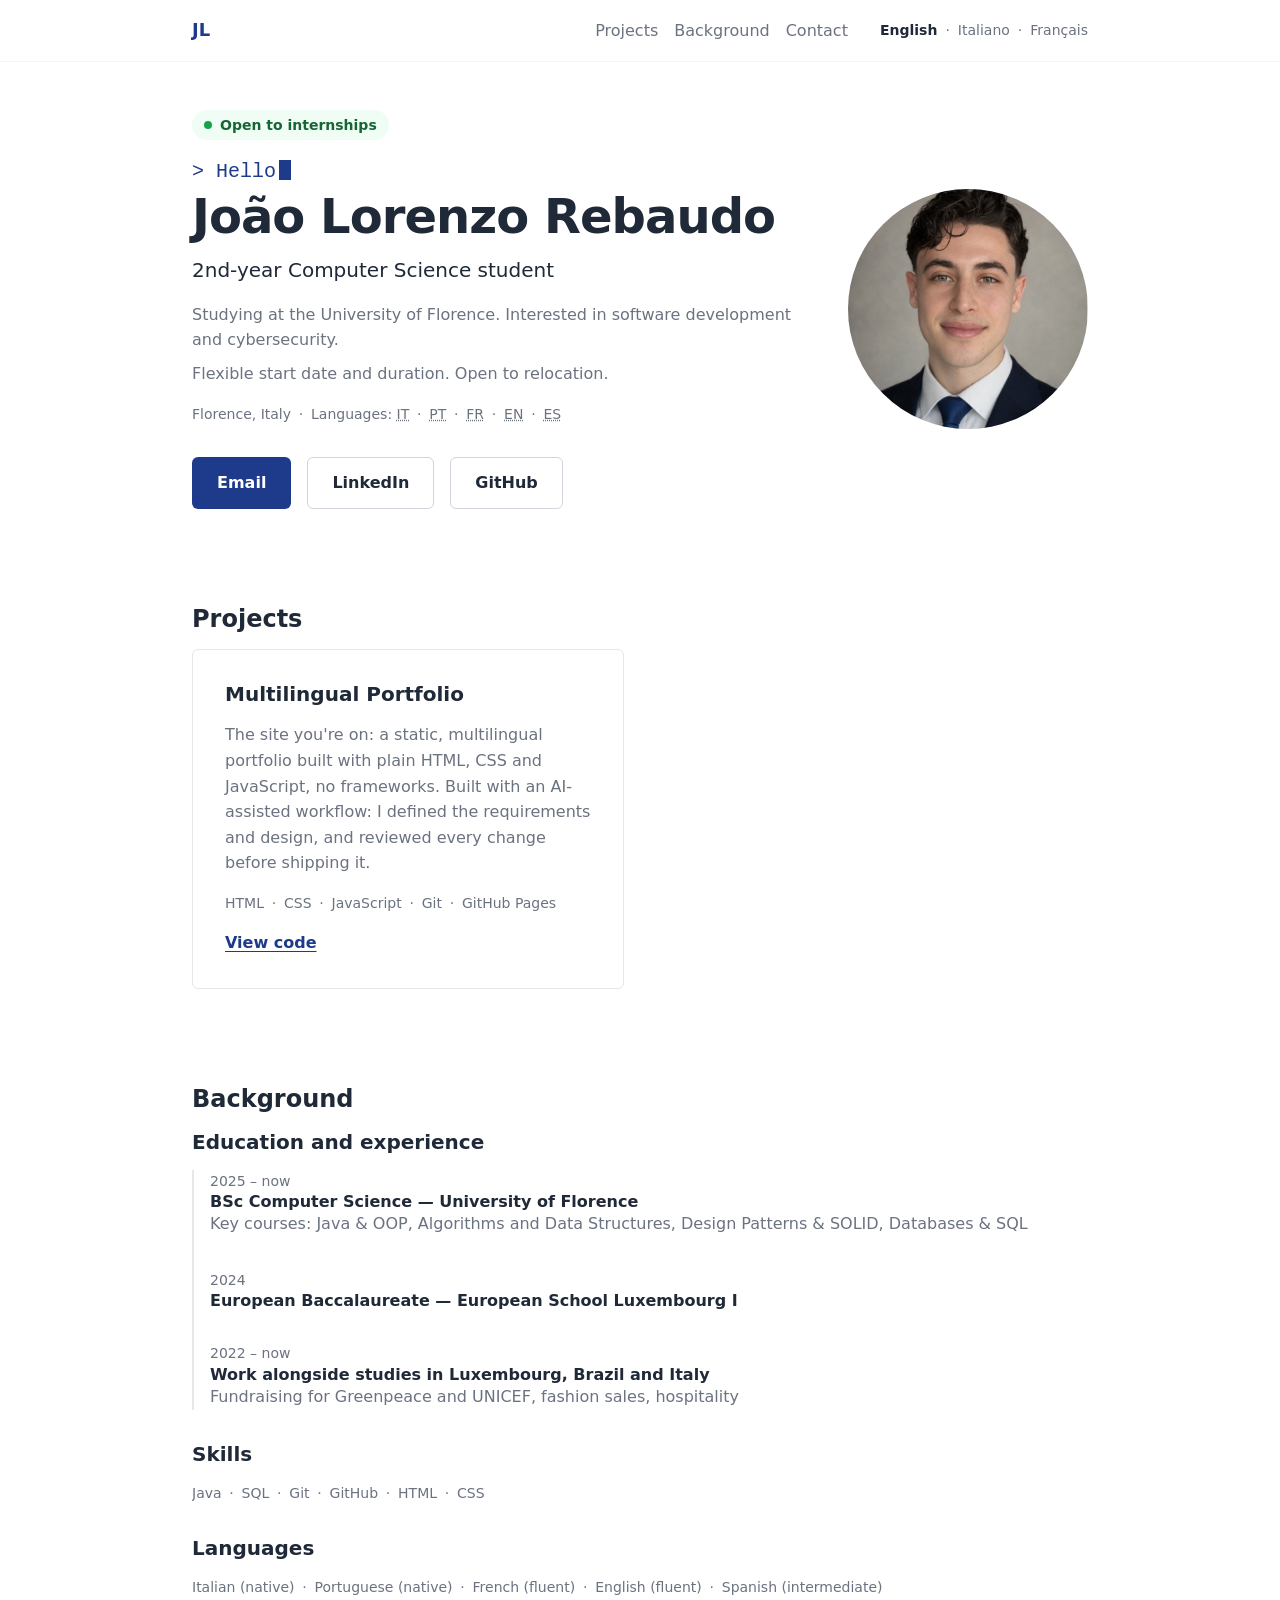
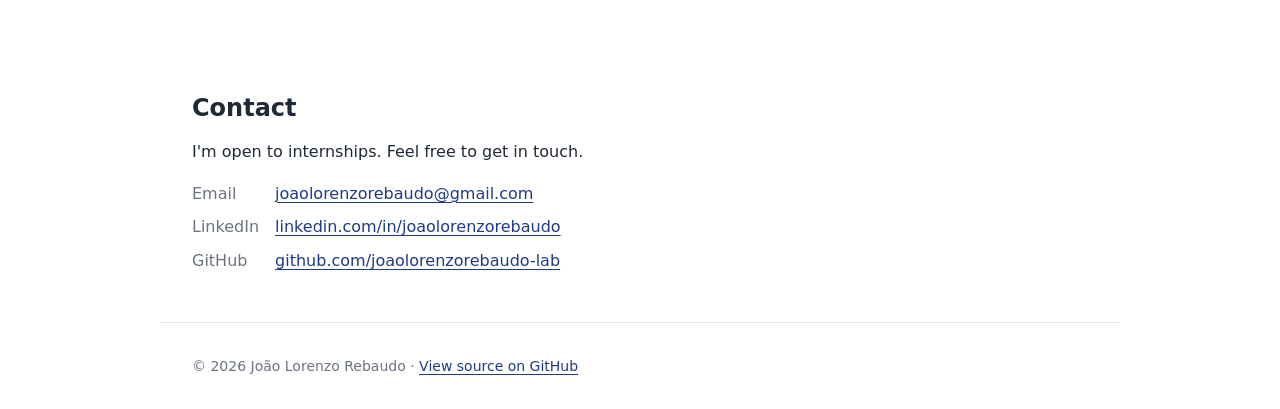
==== commit 0448857c: "feat: show study year, availability and contact links in hero" ====
--- a/index.html
+++ b/index.html
@@ -42,8 +42,9 @@
         <p class="status-badge">Open to internships</p>
         <p class="hero-greeting"><span aria-hidden="true">&gt; </span><span data-greeting>Hello</span><span class="hero-cursor" aria-hidden="true"></span></p>
         <h1>João Lorenzo Rebaudo</h1>
-        <p class="hero-role">Computer Science student building software</p>
+        <p class="hero-role">2nd-year Computer Science student</p>
         <p class="hero-intro">Studying at the University of Florence. Interested in software development and cybersecurity.</p>
+        <p class="hero-availability">Flexible start date and duration. Open to relocation.</p>
         <ul class="tag-list">
           <li>Florence, Italy</li>
           <li>Languages:
@@ -57,8 +58,9 @@
           </li>
         </ul>
         <div class="hero-actions">
-          <a class="button" href="https://www.linkedin.com/in/joaolorenzorebaudo">LinkedIn</a>
-          <a class="button button-secondary" href="#projects">View projects</a>
+          <a class="button" href="mailto:joaolorenzorebaudo@gmail.com">Email</a>
+          <a class="button button-secondary" href="https://www.linkedin.com/in/joaolorenzorebaudo">LinkedIn</a>
+          <a class="button button-secondary" href="https://github.com/joaolorenzorebaudo-lab">GitHub</a>
         </div>
       </div>
     </section>
--- a/css/style.css
+++ b/css/style.css
@@ -257,25 +257,38 @@
   text-wrap: balance;
 }
 
-.hero-intro {
+.hero-intro,
+.hero-availability {
   max-width: 40rem;
   margin-top: var(--space-m);
   color: var(--color-text-muted);
 }
 
+.hero-availability {
+  margin-top: var(--space-s);
+}
+
+/* Each separator sits before its item, so it wraps with it; the one that
+   starts a line falls into the clipped strip on the left */
 .tag-list {
+  --separator-width: 1.25rem;
   display: flex;
   flex-wrap: wrap;
+  margin-left: calc(-1 * var(--separator-width));
   padding: 0;
   list-style: none;
   color: var(--color-text-muted);
   font-size: 0.875rem;
-}
-
-.tag-list li:not(:last-child)::after {
+  clip-path: inset(0 0 0 var(--separator-width));
+}
+
+.tag-list > li::before,
+.hero-languages li + li::before {
   content: "·";
   content: "·" / "";
-  margin-inline: var(--space-s);
+  display: inline-block;
+  width: var(--separator-width);
+  text-align: center;
 }
 
 .hero .tag-list {
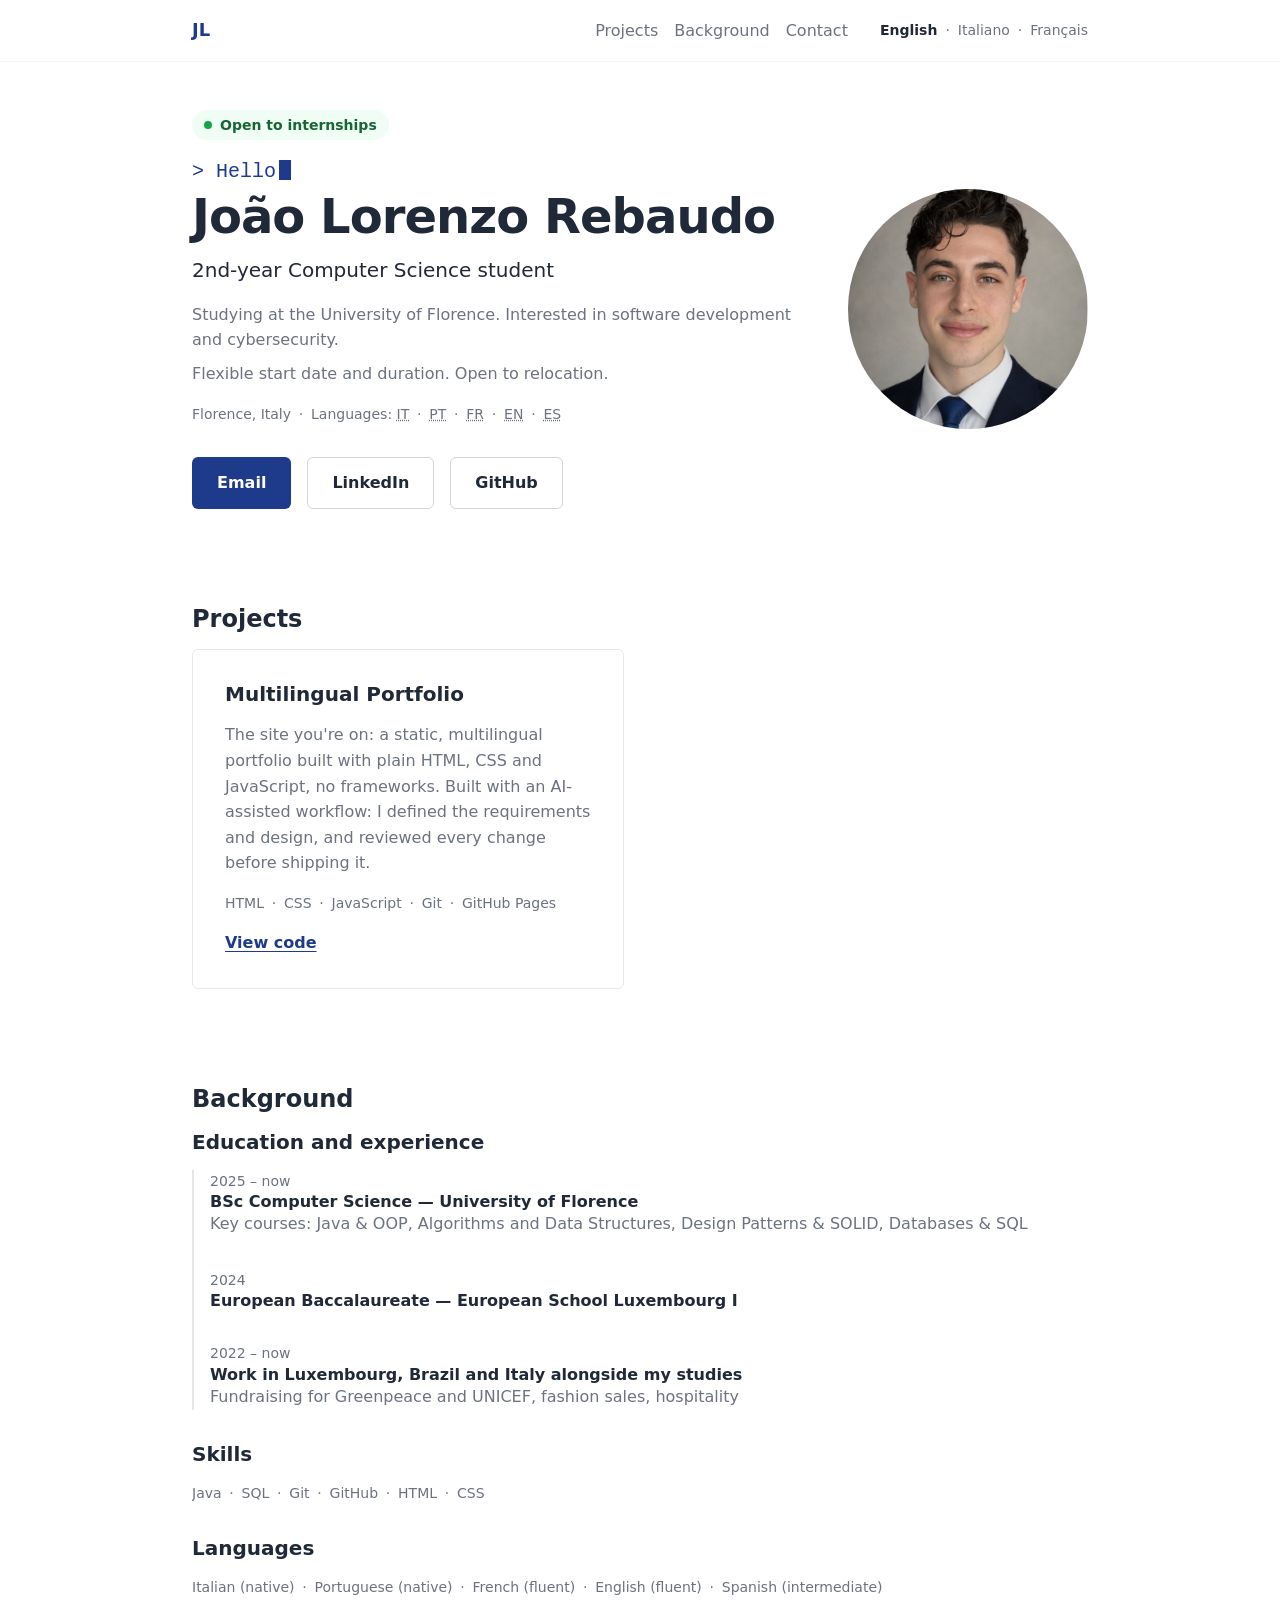
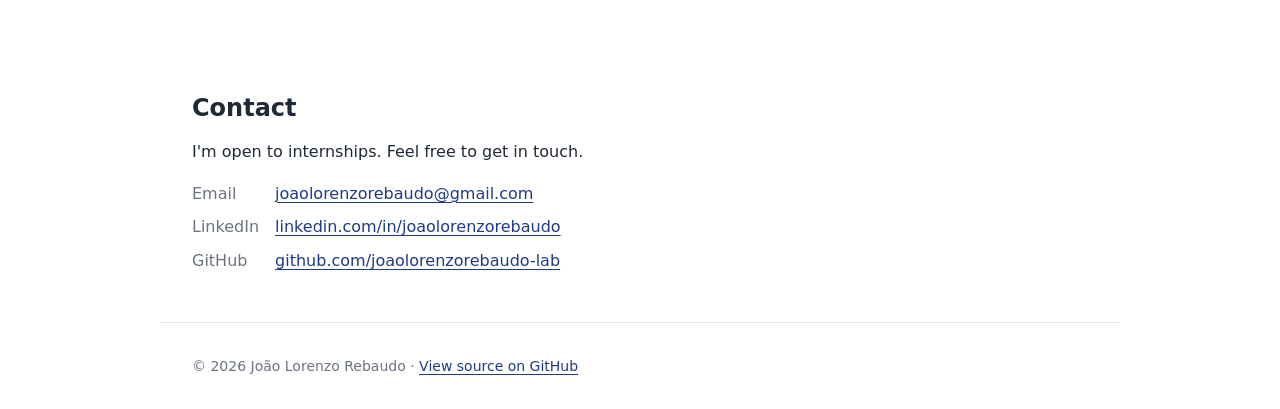
==== commit d978d85e: "fix: improve wording in all languages" ====
--- a/index.html
+++ b/index.html
@@ -4,7 +4,7 @@
   <meta charset="utf-8">
   <meta name="viewport" content="width=device-width, initial-scale=1">
   <title>João Lorenzo Rebaudo — Computer Science Student</title>
-  <meta name="description" content="Portfolio of João Lorenzo Rebaudo, Computer Science student at the University of Florence (UniFi). Projects, background and contact.">
+  <meta name="description" content="Portfolio of João Lorenzo Rebaudo, Computer Science student at the University of Florence. Projects, background and contact.">
   <link rel="alternate" hreflang="en" href="https://joaolorenzorebaudo-lab.github.io/">
   <link rel="alternate" hreflang="it" href="https://joaolorenzorebaudo-lab.github.io/it/">
   <link rel="alternate" hreflang="fr" href="https://joaolorenzorebaudo-lab.github.io/fr/">
@@ -99,7 +99,7 @@
         </li>
         <li>
           <p class="timeline-date"><time datetime="2022">2022</time> – now</p>
-          <h4>Work alongside studies in Luxembourg, Brazil and Italy</h4>
+          <h4>Work in Luxembourg, Brazil and Italy alongside my studies</h4>
           <p>Fundraising for Greenpeace and UNICEF, fashion sales, hospitality</p>
         </li>
       </ol>
